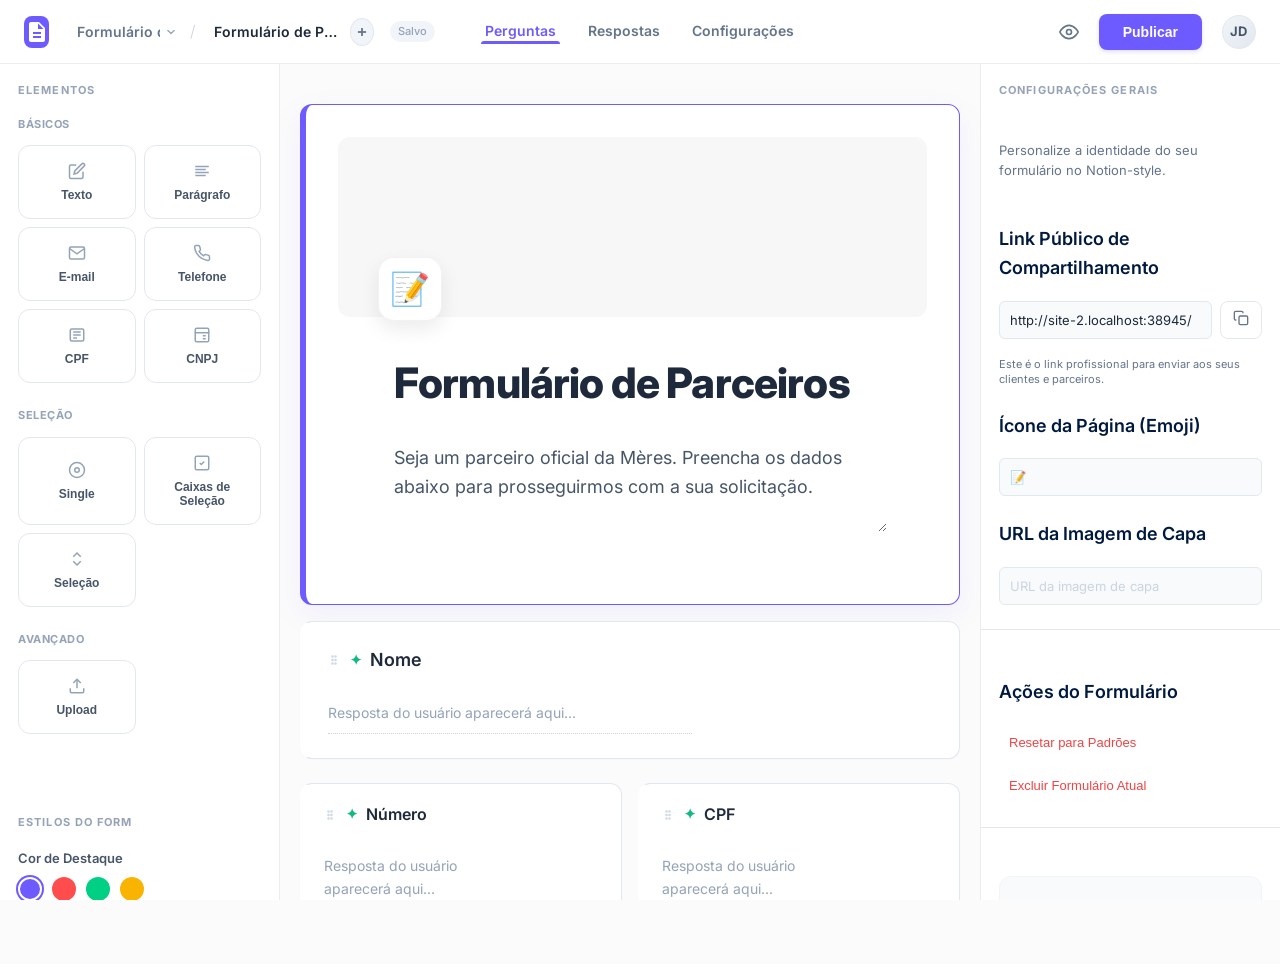
==== editor.html @ 2a2efa8e "Initial commit" ====
<!DOCTYPE html>
<html lang="pt-BR">
<head>
    <meta charset="UTF-8">
    <meta name="viewport" content="width=device-width, initial-scale=1.0">
    <title>Mères | Editor de Layout</title>
    <link rel="preconnect" href="https://fonts.googleapis.com">
    <link rel="preconnect" href="https://fonts.gstatic.com" crossorigin>
    <link href="https://fonts.googleapis.com/css2?family=Inter:wght@300;400;500;600;700&display=swap" rel="stylesheet">
    <link rel="stylesheet" href="style.css">
    <link rel="stylesheet" href="style.css">
</head>
<body class="editor-body">
    <header class="top-nav">
        <div class="nav-left">
            <div class="logo-box">
                <svg width="24" height="24" viewBox="0 0 24 24" fill="white"><path d="M14 2H6c-1.1 0-1.99.9-1.99 2L4 20c0 1.1.89 2 1.99 2H18c1.1 0 2-.9 2-2V8l-6-6zm2 16H8v-2h8v2zm0-4H8v-2h8v2zm-3-5V3.5L18.5 9H13z"/></svg>
            </div>
            <div class="nav-breadcrumb">
                <div class="breadcrumb-item select-wrapper">
                    <select id="formSelector" class="modern-selector-flat"></select>
                </div>
                <span class="breadcrumb-separator">/</span>
                <div class="breadcrumb-item title-wrapper">
                    <input type="text" id="topFormTitle" class="form-title-input" value="Formulário sem título">
                    <button class="nav-icon-btn mini" id="createNewFormBtnTop" title="Novo Formulário">
                        <svg width="14" height="14" viewBox="0 0 24 24" fill="none" stroke="currentColor" stroke-width="3"><line x1="12" y1="5" x2="12" y2="19"/><line x1="5" y1="12" x2="19" y2="12"/></svg>
                    </button>
                </div>
                <span class="save-status-flat">Salvo</span>
            </div>
        </div>
        <div class="nav-center">
            <div class="nav-tabs">
                <div class="nav-tab active" data-main-tab="questions">Perguntas</div>
                <div class="nav-tab" data-main-tab="responses">Respostas</div>
                <div class="nav-tab" data-main-tab="settings">Configurações</div>
            </div>
        </div>
        <div class="nav-right">
            <button class="nav-icon-btn" id="previewBtnTop" title="Visualizar">
                <svg width="20" height="20" viewBox="0 0 24 24" fill="none" stroke="currentColor" stroke-width="2"><path d="M1 12s4-8 11-8 11 8 11 8-4 8-11 8-11-8-11-8z"/><circle cx="12" cy="12" r="3"/></svg>
            </button>
            <button class="btn-publish" id="saveAllBtn">Publicar</button>
            <div class="user-avatar">JD</div>
        </div>
    </header>

    <main class="editor-layout">
        <!-- LEFT SIDEBAR: Elements & Styles -->
        <aside class="sidebar-left">            <div class="sidebar-section">
                <h4 class="section-title">ELEMENTOS</h4>
                
                <div class="element-category">
                    <span class="category-label">Básicos</span>
                    <div class="element-grid">
                        <button class="element-btn" data-type="text" title="Resposta Curta">
                            <svg width="18" height="18" viewBox="0 0 24 24" fill="none" stroke="currentColor" stroke-width="2"><path d="M11 4H4a2 2 0 0 0-2 2v14a2 2 0 0 0 2 2h14a2 2 0 0 0 2-2v-7"/><path d="M18.5 2.5a2.121 2.121 0 0 1 3 3L12 15l-4 1 1-4 9.5-9.5z"/></svg>
                            Texto
                        </button>
                        <button class="element-btn" data-type="paragraph" title="Parágrafo">
                            <svg width="18" height="18" viewBox="0 0 24 24" fill="none" stroke="currentColor" stroke-width="2"><line x1="17" y1="10" x2="3" y2="10"/><line x1="21" y1="6" x2="3" y2="6"/><line x1="21" y1="14" x2="3" y2="14"/><line x1="17" y1="18" x2="3" y2="18"/></svg>
                            Parágrafo
                        </button>
                        <button class="element-btn" data-type="email" title="E-mail">
                            <svg width="18" height="18" viewBox="0 0 24 24" fill="none" stroke="currentColor" stroke-width="2"><path d="M4 4h16c1.1 0 2 .9 2 2v12c0 1.1-.9 2-2 2H4c-1.1 0-2-.9-2-2V6c0-1.1.9-2 2-2z"/><polyline points="22,6 12,13 2,6"/></svg>
                            E-mail
                        </button>
                        <button class="element-btn" data-type="tel" title="Telefone">
                            <svg width="18" height="18" viewBox="0 0 24 24" fill="none" stroke="currentColor" stroke-width="2"><path d="M22 16.92v3a2 2 0 0 1-2.18 2 19.79 19.79 0 0 1-8.63-3.07 19.5 19.5 0 0 1-6-6 19.79 19.79 0 0 1-3.07-8.67A2 2 0 0 1 4.11 2h3a2 2 0 0 1 2 1.72 12.84 12.84 0 0 0 .7 2.81 2 2 0 0 1-.45 2.11L8.09 9.91a16 16 0 0 0 6 6l1.27-1.27a2 2 0 0 1 2.11-.45 12.84 12.84 0 0 0 2.81.7A2 2 0 0 1 22 16.92z"/></svg>
                            Telefone
                        </button>
                        <button class="element-btn" data-type="cpf" title="CPF">
                            <svg width="18" height="18" viewBox="0 0 24 24" fill="none" stroke="currentColor" stroke-width="2"><rect x="3" y="4" width="18" height="16" rx="2"/><line x1="7" y1="8" x2="17" y2="8"/><line x1="7" y1="12" x2="17" y2="12"/><line x1="7" y1="16" x2="12" y2="16"/></svg>
                            CPF
                        </button>
                        <button class="element-btn" data-type="cnpj" title="CNPJ">
                            <svg width="18" height="18" viewBox="0 0 24 24" fill="none" stroke="currentColor" stroke-width="2"><path d="M3 9h18v10a2 2 0 0 1-2 2H5a2 2 0 0 1-2-2V9Z"/><path d="M3 9V5a2 2 0 0 1 2-2h14a2 2 0 0 1 2 2v4"/><path d="M13 13h4"/><path d="M13 17h4"/></svg>
                            CNPJ
                        </button>
                    </div>
                </div>

                <div class="element-category">
                    <span class="category-label">Seleção</span>
                    <div class="element-grid">
                        <button class="element-btn" data-type="radio" title="Escolha Única">
                            <svg width="18" height="18" viewBox="0 0 24 24" fill="none" stroke="currentColor" stroke-width="2"><circle cx="12" cy="12" r="10"/><circle cx="12" cy="12" r="3"/></svg>
                            Single
                        </button>
                        <button class="element-btn" data-type="checkbox" title="Caixas de Seleção">
                            <svg width="18" height="18" viewBox="0 0 24 24" fill="none" stroke="currentColor" stroke-width="2"><rect x="3" y="3" width="18" height="18" rx="2" ry="2"/><path d="m9 12 2 2 4-4"/></svg>
                            Caixas de Seleção
                        </button>
                        <button class="element-btn" data-type="select" title="Seleção (Dropdown)">
                            <svg width="18" height="18" viewBox="0 0 24 24" fill="none" stroke="currentColor" stroke-width="2"><path d="M7 15l5 5 5-5"/><path d="M7 9l5-5 5 5"/></svg>
                            Seleção
                        </button>
                    </div>
                </div>

                <div class="element-category">
                    <span class="category-label">Avançado</span>
                    <div class="element-grid">
                        <button class="element-btn" data-type="file" title="Upload de Arquivo">
                            <svg width="18" height="18" viewBox="0 0 24 24" fill="none" stroke="currentColor" stroke-width="2"><path d="M21 15v4a2 2 0 0 1-2 2H5a2 2 0 0 1-2-2v-4"/><polyline points="17 8 12 3 7 8"/><line x1="12" y1="3" x2="12" y2="15"/></svg>
                            Upload
                        </button>
                    </div>
                </div>
            </div>


            <div class="sidebar-divider"></div>

            <div class="sidebar-section">
                <h4 class="section-title">ESTILOS DO FORM</h4>
                <div class="style-group">
                    <label>Cor de Destaque</label>
                    <div class="color-palette">
                        <div class="color-swatch active" style="background: #6D5BFF;" data-color="#6D5BFF"></div>
                        <div class="color-swatch" style="background: #FF4D4D;" data-color="#FF4D4D"></div>
                        <div class="color-swatch" style="background: #00D084;" data-color="#00D084"></div>
                        <div class="color-swatch" style="background: #F8B400;" data-color="#F8B400"></div>
                    </div>
                </div>

                <div class="style-group">
                    <label>Tipografia</label>
                    <select class="style-select" id="fontSelector">
                        <option value="'Inter', sans-serif">Inter (Moderna)</option>
                        <option value="'Roboto', sans-serif">Roboto</option>
                        <option value="'Outfit', sans-serif">Outfit</option>
                    </select>
                </div>
            </div>
        </aside>

        <!-- CENTER CANVAS -->
        <div class="editor-canvas" id="editorCanvas">
            <div class="canvas-center">
                
                <!-- Form Header Card -->
                <div class="form-card header-card active" id="formHeaderCard">
                    <div class="banner-preview" id="bannerPreview">
                        <button class="btn-change-cover" id="changeCoverBtn">
                            <svg width="14" height="14" viewBox="0 0 24 24" fill="none" stroke="currentColor" stroke-width="2"><rect x="3" y="3" width="18" height="18" rx="2" ry="2"/><circle cx="8.5" cy="8.5" r="1.5"/><polyline points="21 15 16 10 5 21"/></svg>
                            Mudar Capa
                        </button>
                    </div>
                    <div class="header-card-content">
                        <div class="page-icon-wrapper" id="formIcon">📝</div>
                        <div class="form-title-area">
                            <input type="text" id="formTitleInput" class="main-title-input" placeholder="Título do Formulário">
                            <textarea id="formSubtitleInput" class="main-subtitle-input" placeholder="Descrição (opcional)"></textarea>
                        </div>
                    </div>
                </div>

                <!-- Fields List -->
                <div id="fieldsContainer">
                    <!-- Questions card injected here -->
                </div>

                <!-- Responses View (Hidden by default) -->
                <div id="responsesView" class="hidden">
                    <div class="responses-summary">
                        <h2 id="responseCounter">0 respostas</h2>
                        <button class="btn-ghost" id="clearResponsesBtn">Limpar Tudo</button>
                    </div>
                    <div id="responsesList" class="responses-list">
                        <!-- Responses will be injected here -->
                    </div>
                </div>

                <!-- Settings View (Hidden by default) -->
                <div id="settingsView" class="hidden">
                    <div class="settings-header">
                        <h2>Configurações do Formulário</h2>
                    </div>
                    
                    <div class="settings-grid">
                        <div class="form-card settings-card">
                            <h3>Apresentação</h3>
                            <div class="settings-item">
                                <label>Mensagem de Confirmação</label>
                                <p class="settings-help">Exibida após o envio do formulário.</p>
                                <textarea id="successMessageInput" class="settings-textarea" placeholder="Ex: Sua resposta foi registrada."></textarea>
                            </div>
                        </div>

                        <div class="form-card settings-card">
                            <h3>Respostas</h3>
                            <div class="settings-item">
                                <div class="settings-row">
                                    <div class="settings-text">
                                        <label>Coletar endereços de e-mail</label>
                                        <p class="settings-help">Adiciona um campo de e-mail obrigatório.</p>
                                    </div>
                                    <div class="toggle-switch" id="collectEmailToggle"></div>
                                </div>
                            </div>
                            <div class="settings-item">
                                <div class="settings-row">
                                    <div class="settings-text">
                                        <label>Limitar a 1 resposta</label>
                                        <p class="settings-help">Requer que o usuário preencha apenas uma vez.</p>
                                    </div>
                                    <div class="toggle-switch" id="limitOneToggle"></div>
                                </div>
                            </div>
                        </div>

                        <div class="form-card settings-card">
                            <h3>Avançado</h3>
                            <div class="settings-item">
                                <label>Webhook URL (Opcional)</label>
                                <p class="settings-help">Envie os dados das respostas para outro serviço.</p>
                                <input type="text" id="webhookInput" class="style-select" placeholder="https://api.seuservico.com/webhook">
                            </div>
                        </div>
                    </div>
                </div>

                <div class="add-question-container">
                    <button class="btn-add-question" id="addFieldBtn">
                        <svg width="20" height="20" viewBox="0 0 24 24" fill="none" stroke="currentColor" stroke-width="2"><line x1="12" y1="5" x2="12" y2="19"/><line x1="5" y1="12" x2="19" y2="12"/></svg>
                        Adicionar Pergunta
                    </button>
                </div>

                <!-- Form Footer Preview -->
                <div class="form-card footer-preview-card">
                    <div class="info-box-preview">
                        <svg width="20" height="20" viewBox="0 0 24 24" fill="none" stroke="currentColor" stroke-width="2"><circle cx="12" cy="12" r="10"/><line x1="12" y1="16" x2="12" y2="12"/><line x1="12" y1="8" x2="12.01" y2="8"/></svg>
                        <textarea id="formInfoInput" class="info-preview-text" placeholder="Informações de rodapé..."></textarea>
                    </div>
                </div>


            </div>
        </div>

        <!-- RIGHT SIDEBAR: Question Settings -->
        <aside class="sidebar-right">
            <div id="settingsContainer">
                <div class="empty-settings">
                    <p>Selecione uma pergunta para editar suas propriedades</p>
                </div>
            </div>

            <div class="pro-tip-box">
                <h5 class="pro-tip-title">
                    <svg width="14" height="14" viewBox="0 0 24 24" fill="none" stroke="currentColor" stroke-width="2"><circle cx="12" cy="12" r="10"/><line x1="12" y1="16" x2="12" y2="12"/><line x1="12" y1="8" x2="12.01" y2="8"/></svg>
                    Dica Profissional
                </h5>
                <p>Use saltos lógicos para criar caminhos personalizados para seus respondentes com base nas respostas.</p>
                <a href="#" class="learn-more">Saiba Mais</a>
            </div>
        </aside>

        <!-- Preview Area (Hidden) -->
        <div class="preview-overlay hidden" id="previewOverlay">
            <div class="preview-header">
                <h3>Visualização em tempo real</h3>
                <button id="closePreviewBtn" class="btn-close-preview">
                    <svg width="18" height="18" viewBox="0 0 24 24" fill="none" stroke="currentColor" stroke-width="2"><line x1="18" y1="6" x2="6" y2="18"/><line x1="6" y1="6" x2="18" y2="18"/></svg>
                    Fechar Visualização
                </button>
            </div>
            <div class="preview-frame-container">
                <iframe id="previewFrame" src="index.html"></iframe>
            </div>
        </div>
    </main>

    <!-- Scripts -->
    <script src="config.js"></script>
    <script src="editor.js"></script>
</body>
</html>
---- style.css ----
:root {
    /* --- DESIGN TOKENS (Modify these for easy customization) --- */
    
    /* Colors */
    --primary-color: #6200B3;
    --primary-light: #8A2BE2;
    --primary-gradient: linear-gradient(135deg, var(--primary-color) 0%, var(--primary-light) 100%);
    --secondary-color: #001A3F;
    --bg-color: #F8F9FC;
    --card-bg: #FFFFFF;
    --info-bg: #F3E8FF;
    --info-text: #6200B3;
    
    /* Text */
    --text-main: #001A3F;
    --text-muted: #64748B;
    --text-placeholder: #CBD5E1;
    
    /* Borders & Spacing */
    --border-color: #E2E8F0;
    --border-radius-card: 16px;
    --border-radius-element: 8px;
    --card-padding: 40px;
    --field-spacing: 20px;
    
    /* Shadows & Effects */
    --shadow-soft: 0 10px 25px rgba(0, 0, 0, 0.05);
    --shadow-btn: 0 4px 12px rgba(98, 0, 179, 0.2);
    --shadow-btn-hover: 0 6px 15px rgba(98, 0, 179, 0.3);
    --transition-speed: 0.3s;
    --transition: all var(--transition-speed) ease;
}

/* Base Styles */
* {
    margin: 0;
    padding: 0;
    box-sizing: border-box;
}

body {
    font-family: 'Inter', sans-serif;
    background-color: var(--bg-color);
    color: var(--text-main);
    line-height: 1.6;
    display: flex;
    justify-content: center;
    align-items: center;
    min-height: 100vh;
    padding: 20px;
}

/* Editor Specific Body */
body.editor-body {
    display: block;
    height: 100vh;
    padding: 0;
    margin: 0;
    overflow: hidden;
    background-color: #fbfbfb;
}


.container {
    width: 100%;
    max-width: 650px;
    display: flex;
    flex-direction: column;
    align-items: center;
}

/* Logo */
.logo-container {
    margin-bottom: 24px;
}

.logo-text {
    font-size: 32px;
    font-weight: 700;
    color: var(--secondary-color);
    letter-spacing: -1px;
    font-family: 'Inter', sans-serif;
}

/* Card */
.card {
    background-color: var(--card-bg);
    border-radius: var(--border-radius-card);
    box-shadow: var(--shadow-soft);
    width: 100%;
    overflow: hidden;
    position: relative;
    border: 1px solid rgba(0, 0, 0, 0.03);
    animation: fadeIn 0.8s ease-out;
}

@keyframes fadeIn {
    from { opacity: 0; transform: translateY(20px); }
    to { opacity: 1; transform: translateY(0); }
}

/* .banner-preview style is already defined globally for the editor canvas, 
   we just need to ensure it applies to the card in index.html as well. */
.card .banner-preview {
    height: 140px; /* Shorter for the main form card */
    background: var(--primary-gradient);
    width: 100%;
    opacity: 0.9;
    border-radius: 0; /* Flat top for card header */
}

.card-content {
    padding: var(--card-padding);
}

@media (max-width: 600px) {
    .card-content {
        padding: 24px;
    }
}

/* Typography */
header {
    margin-bottom: 32px;
}

h1 {
    font-size: 28px;
    font-weight: 700;
    color: var(--secondary-color);
    margin-bottom: 12px;
}

.subtitle {
    font-size: 16px;
    color: var(--text-muted);
    font-weight: 400;
}

/* Form Styles */
.form-group {
    margin-bottom: var(--field-spacing);
}

.form-row {
    display: flex;
    gap: var(--field-spacing);
}

.form-row {
    display: flex;
    gap: 16px;
    margin-bottom: 24px;
    width: 100%;
}

.form-row .form-group {
    flex: 1;
    min-width: 0;
}

@media (max-width: 480px) {
    .form-row {
        flex-direction: column;
        gap: 0;
    }
}

label {
    display: flex;
    align-items: center;
    gap: 8px;
    font-size: 18px; /* Matched to .q-label-display */
    font-weight: 600;
    margin-bottom: 6px;
    color: var(--text-main);
}

.form-row label {
    font-size: 16px; /* Matched to .editor-row .q-label-display */
}

.label-bullet {
    color: #10B981;
    font-size: 13px;
    font-weight: 400;
}

.field-label-hint {
    font-size: 12px;
    color: var(--text-muted);
    font-weight: 400;
    margin-bottom: 8px;
    font-style: italic;
}

input, textarea, select {
    width: 100%;
    padding: 12px 16px;
    border: 1.5px solid var(--border-color);
    border-radius: var(--border-radius-element);
    font-size: 15px;
    font-family: inherit;
    color: var(--text-main);
    transition: var(--transition);
    background-color: #fff;
    appearance: none; /* Modern look for selects */
}

textarea {
    min-height: 100px;
    resize: vertical;
}

input:focus, textarea:focus, select:focus {
    outline: none;
    border-color: var(--primary-color);
    box-shadow: 0 0 0 3px rgba(98, 0, 179, 0.1);
}

input::placeholder {
    color: var(--text-placeholder);
}

/* Button */
.btn-submit {
    width: 100%;
    padding: 16px;
    background: var(--primary-gradient);
    color: white;
    border: none;
    border-radius: var(--border-radius-element);
    font-size: 16px;
    font-weight: 600;
    cursor: pointer;
    transition: var(--transition);
    margin-top: 10px;
    display: flex;
    justify-content: center;
    align-items: center;
    box-shadow: var(--shadow-btn);
}

.btn-submit:hover {
    transform: translateY(-2px);
    box-shadow: var(--shadow-btn-hover);
    opacity: 0.95;
}

.btn-submit:active {
    transform: translateY(0);
}

.btn-loader {
    width: 20px;
    height: 20px;
    border: 2px solid rgba(255, 255, 255, 0.3);
    border-radius: 50%;
    border-top-color: #fff;
    animation: spin 0.8s linear infinite;
}

@keyframes spin {
    to { transform: rotate(360deg); }
}

/* Info Box */
.info-box {
    margin-top: 24px;
    background-color: var(--info-bg);
    border-radius: 12px;
    padding: 16px;
    display: flex;
    align-items: flex-start;
    gap: 12px;
}

.info-icon {
    flex-shrink: 0;
    margin-top: 2px;
}

.info-box p {
    font-size: 14px;
    color: var(--info-text);
    font-weight: 500;
    line-height: 1.4;
}


/* Success Message */
.success-message {
    text-align: center;
    padding: 40px 0;
}

.success-icon {
    width: 64px;
    height: 64px;
    background-color: #10B981;
    color: white;
    border-radius: 50%;
    display: flex;
    justify-content: center;
    align-items: center;
    font-size: 32px;
    margin: 0 auto 20px;
}

.success-message h3 {
    font-size: 24px;
    color: var(--secondary-color);
    margin-bottom: 10px;
}

.success-message p {
    color: var(--text-muted);
}

/* Footer */
footer {
    margin-top: 32px;
    text-align: center;
}

footer p {
    font-size: 13px;
    color: #94A3B8;
}

/* WhatsApp Button */
.whatsapp-btn {
    position: fixed;
    bottom: 30px;
    right: 30px;
    width: 60px;
    height: 60px;
    background-color: #25D366;
    border-radius: 50%;
    display: flex;
    justify-content: center;
    align-items: center;
    box-shadow: 0 4px 15px rgba(0, 0, 0, 0.15);
    transition: var(--transition);
    z-index: 1000;
}

.whatsapp-btn:hover {
    transform: scale(1.1);
}

/* Options Group (Radio / Checkbox) */
.options-group {
    display: flex;
    flex-direction: column;
    gap: 12px;
    margin-top: 10px;
}

.option-item {
    display: flex;
    align-items: center;
    gap: 10px;
    cursor: pointer;
}

.option-item input[type="radio"],
.option-item input[type="checkbox"] {
    width: 20px;
    height: 20px;
    cursor: pointer;
    accent-color: var(--primary-color);
}

.opt-label {
    font-size: 15px;
    font-weight: 400;
    color: var(--text-main);
    cursor: pointer;
    margin-bottom: 0;
}

/* --- MODERN 3-COLUMN EDITOR LAYOUT --- */

.editor-layout {
    display: grid;
    grid-template-columns: 280px 1fr 300px;
    height: calc(100vh - 64px);
    margin-top: 64px; /* Offset for fixed header */
    overflow: hidden;
    background-color: #fbfbfb;
}

/* Sidebars */
.sidebar-left, .sidebar-right {
    background-color: #FFFFFF;
    border-right: 1px solid #EDEDED;
    display: flex;
    flex-direction: column;
    overflow-y: auto;
    padding: 18px; /* Reduced from 24px to prevent cut-off */
}

.sidebar-right {
    border-right: none;
    border-left: 1px solid #EDEDED;
}

.sidebar-section {
    margin-bottom: 32px;
}

.section-title {
    font-size: 11px;
    font-weight: 700;
    color: #94A3B8;
    letter-spacing: 0.1em;
    margin-bottom: 16px;
    text-transform: uppercase;
}

.element-category {
    margin-bottom: 24px;
}

.category-label {
    display: block;
    font-size: 11px;
    font-weight: 700;
    color: #94A3B8;
    text-transform: uppercase;
    letter-spacing: 0.05em;
    margin-bottom: 12px;
}

.element-grid {
    display: grid;
    grid-template-columns: 1fr 1fr;
    gap: 8px;
}

.element-btn {
    display: flex;
    flex-direction: column;
    align-items: center;
    justify-content: center;
    gap: 8px;
    padding: 16px 8px;
    background-color: #FFFFFF;
    border: 1px solid #E2E8F0;
    border-radius: 12px;
    color: #475569;
    font-size: 12px;
    font-weight: 600;
    cursor: pointer;
    transition: all 0.2s ease;
    text-align: center;
}

.element-btn:hover {
    background-color: #F8FAFC;
    border-color: #6D5BFF;
    color: #6D5BFF;
    transform: translateY(-2px);
    box-shadow: 0 4px 12px rgba(109, 91, 255, 0.1);
}

.element-btn svg {
    color: #94A3B8;
    transition: color 0.2s;
}

.element-btn:hover svg {
    color: #6D5BFF;
}

.sidebar-divider {
    height: 1px;
    background-color: #E2E8F0;
    margin: 0 -24px 24px -24px;
}

/* Styles Sidebar */
.style-group {
    margin-bottom: 20px;
}

.style-group label {
    display: block;
    font-size: 13px;
    font-weight: 600;
    color: #475569;
    margin-bottom: 8px;
}

.color-palette {
    display: flex;
    gap: 10px;
}

.color-swatch {
    width: 24px;
    height: 24px;
    border-radius: 50%;
    cursor: pointer;
    border: 2px solid transparent;
    transition: transform 0.2s;
}

.color-swatch:hover { transform: scale(1.1); }
.color-swatch.active { border-color: #FFFFFF; box-shadow: 0 0 0 2px #6D5BFF; }

.style-select {
    width: 100%;
    padding: 10px;
    border: 1px solid #E2E8F0;
    border-radius: 6px;
    font-size: 13px;
    color: #1E293B;
    background-color: #F8FAFC;
}

/* Canvas Area */
.editor-canvas {
    overflow-y: auto;
    padding: 40px 20px;
    display: flex;
    justify-content: center;
}

.canvas-center {
    width: 100%;
    max-width: 770px;
    display: flex;
    flex-direction: column;
    gap: 16px;
}

/* Modern Card UI */
.form-card {
    background: #FFFFFF;
    border-radius: 8px;
    border: 1px solid #E2E8F0;
    padding: 24px;
    position: relative;
    transition: box-shadow 0.3s ease;
}

.form-card.active {
    border-left: 6px solid #6D5BFF;
    box-shadow: 0 4px 20px rgba(0,0,0,0.08);
}

/* Notion-Inspired Header Card */
.header-card {
    padding: 0;
    overflow: visible; /* To allow the icon to overlap */
    border: none;
    box-shadow: none;
    background: transparent;
}

.header-card.active {
    border-left: none; /* No colorful border for header in Notion style */
    box-shadow: none;
}

.banner-preview {
    height: 180px;
    background-color: #f7f7f7;
    background-image: url('https://images.unsplash.com/photo-1454165833741-979f244a1e7d?q=80&w=2070&auto=format&fit=crop');
    background-size: cover;
    background-position: center;
    width: 100%;
    border-radius: 12px;
    position: relative; /* Base for button positioning */
    display: flex;
    justify-content: flex-end;
    align-items: flex-end;
    padding: 12px;
}

.btn-change-cover {
    background: rgba(255, 255, 255, 0.85);
    backdrop-filter: blur(4px);
    border: 1px solid #E2E8F0;
    padding: 6px 12px;
    border-radius: 6px;
    font-size: 12px;
    font-weight: 600;
    color: #475569;
    cursor: pointer;
    display: flex;
    align-items: center;
    gap: 6px;
    opacity: 0;
    transition: all 0.2s ease;
    box-shadow: 0 2px 4px rgba(0,0,0,0.05);
}

.banner-preview:hover .btn-change-cover {
    opacity: 1;
}

.btn-change-cover:hover {
    background-color: #FFFFFF;
    color: #1E293B;
    transform: translateY(-1px);
}

.header-card-content {
    padding: 0 40px 32px 40px;
    margin-top: -60px; /* Pull content up to overlap banner slightly */
    position: relative;
    z-index: 2;
}

/* Unified Page Icon Wrapper for Editor & Main Form */
.page-icon-wrapper {
    width: 64px;
    height: 64px;
    background-color: #FFFFFF;
    border-radius: 16px;
    display: flex;
    justify-content: center;
    align-items: center;
    font-size: 32px;
    box-shadow: 0 8px 20px rgba(0, 0, 0, 0.08);
    position: relative; /* Base for negative margin */
    margin-top: -32px; /* Overlap effect */
    margin-bottom: 24px;
    border: 1px solid rgba(0, 0, 0, 0.05);
}

.main-title-input {
    font-size: 42px;
    font-weight: 800;
    color: #1E293B;
    border: none;
    width: 100%;
    margin-bottom: 12px;
    outline: none;
    background: transparent;
    letter-spacing: -0.02em;
}

.main-subtitle-input {
    font-size: 18px;
    color: #475569;
    border: none;
    width: 100%;
    outline: none;
    background: transparent;
    line-height: 1.6;
}

/* Minimal Card Overhaul */
.form-card {
    background: #FFFFFF;
    border-radius: 12px;
    border: 1px solid #E2E8F0;
    padding: 32px;
    position: relative;
    transition: all 0.2s ease;
    box-shadow: 0 1px 3px rgba(0,0,0,0.02);
}

.form-card.active {
    border-color: #6D5BFF;
    border-left: 6px solid #6D5BFF;
    box-shadow: 0 10px 30px rgba(109, 91, 255, 0.08);
}

.question-card {
    background: #FFFFFF;
    border: 1.5px solid #E2E8F0;
    border-radius: 12px;
    padding: 24px;
    margin-bottom: 24px;
    cursor: pointer;
    position: relative;
    border-left: 4px solid transparent;
    transition: transform 0.2s ease, border-color 0.2s ease, box-shadow 0.2s ease, padding 0.2s ease;
}

.question-card:hover {
    border-color: #CBD5E1;
}

.question-card.active {
    border-color: #6D5BFF;
    background: #F8F9FF;
    border-left-color: #6D5BFF;
    box-shadow: 0 10px 30px rgba(109, 91, 255, 0.08);
}

.q-label-display {
    font-size: 18px;
    font-weight: 600;
    color: #1E293B;
    display: flex;
    align-items: center;
    gap: 8px;
}

.q-label-display::before {
    content: '✦';
    color: #10B981;
    font-size: 14px;
}

/* Add Question Btn */
.add-question-container {
    display: flex;
    justify-content: center;
    margin: 20px 0;
}

.btn-add-question {
    background: #FFFFFF;
    border: 1px solid #E2E8F0;
    padding: 10px 20px;
    border-radius: 20px;
    display: flex;
    align-items: center;
    gap: 8px;
    font-size: 14px;
    font-weight: 600;
    color: #475569;
    cursor: pointer;
    box-shadow: 0 2px 4px rgba(0,0,0,0.05);
    transition: all 0.2s;
}

.btn-add-question:hover {
    background: #F8FAFC;
    transform: translateY(-1px);
    box-shadow: 0 4px 8px rgba(0,0,0,0.1);
}

/* Footer Preview */
.footer-preview-card {
    border: none;
    background: none;
    padding: 0;
}

/* Callout / Info Box */
.info-box-preview {
    background-color: #FFFBEB; /* Soft Cream */
    border-radius: 12px;
    padding: 24px;
    display: flex;
    gap: 16px;
    color: #92400E;
    border-left: 4px solid #F59E0B;
}

.info-preview-text {
    background: none;
    border: none;
    width: 100%;
    font-size: 16px;
    color: #78350F;
    resize: none;
    outline: none;
    font-family: inherit;
    line-height: 1.6;
    font-weight: 500;
}

/* Right Sidebar Contextual Settings */
.settings-panel {
    display: flex;
    flex-direction: column;
    gap: 24px;
}

.settings-group {
    display: flex;
    flex-direction: column;
    gap: 12px;
}

.settings-row {
    display: flex;
    justify-content: space-between;
    align-items: center;
    font-size: 13px;
    color: #475569;
}

.toggle-switch {
    width: 36px;
    height: 20px;
    background-color: #CBD5E1;
    border-radius: 10px;
    position: relative;
    cursor: pointer;
    transition: background-color 0.2s;
}

.toggle-switch::after {
    content: '';
    position: absolute;
    top: 2px;
    left: 2px;
    width: 16px;
    height: 16px;
    background-color: white;
    border-radius: 50%;
    transition: left 0.2s;
}

.toggle-switch.active { background-color: #6D5BFF; }
.toggle-switch.active::after { left: 18px; }

/* Field Reordering Controls */
.reorder-controls {
    display: flex;
    gap: 4px;
    background: #F1F5F9;
    padding: 2px;
    border-radius: 6px;
}

.btn-reorder {
    background: transparent;
    border: none;
    color: #64748B;
    padding: 4px;
    border-radius: 4px;
    cursor: pointer;
    display: flex;
    align-items: center;
    justify-content: center;
    transition: all 0.2s;
}

.btn-reorder:hover:not(:disabled) {
    background: #FFFFFF;
    color: #6D5BFF;
    box-shadow: 0 2px 4px rgba(0,0,0,0.05);
}

.btn-reorder:disabled {
    opacity: 0.3;
    cursor: not-allowed;
}

.reorder-controls-mini {
    display: flex;
    gap: 2px;
}

.btn-reorder-mini {
    background: transparent;
    border: none;
    color: #94A3B8;
    padding: 2px;
    border-radius: 4px;
    cursor: pointer;
    display: flex;
    align-items: center;
    justify-content: center;
    transition: all 0.2s;
}

.btn-reorder-mini:hover:not(:disabled) {
    background: #F1F5F9;
    color: #6D5BFF;
}

.btn-reorder-mini:disabled {
    opacity: 0;
    pointer-events: none;
}

/* Layout Columns in Editor - Synced with .form-row */
.editor-row {
    display: flex;
    gap: 16px;
    margin-bottom: 24px;
    width: 100%;
}

.editor-row .question-card {
    margin-bottom: 0;
    flex: 1;
    min-width: 0;
    padding: 18px 20px; /* Condensed padding for columns to improve legibility */
}

.editor-row .q-label-display {
    font-size: 16px; /* Slightly smaller title when in column */
}

.drag-handle {
    cursor: grab;
    display: flex;
    align-items: center;
    justify-content: center;
}

.drag-handle:active {
    cursor: grabbing;
}

.btn-width-toggle {
    background: transparent;
    border: none;
    color: #94A3B8;
    padding: 2px;
    border-radius: 4px;
    cursor: pointer;
    display: flex;
    align-items: center;
    justify-content: center;
    transition: all 0.2s;
}

.btn-width-toggle:hover {
    background: #F1F5F9;
    color: #6D5BFF;
}

.btn-width-toggle svg rect {
    transition: all 0.2s;
}

/* Reorder Controls Visibility */
.question-card:hover .reorder-controls-mini {
    opacity: 1 !important;
}

.settings-textarea {
    width: 100%;
    padding: 12px;
    border: 1px solid #E2E8F0;
    border-radius: 6px;
    font-size: 13px;
    min-height: 100px;
    outline: none;
    resize: vertical;
}

/* Pro Tip Box */
.pro-tip-box {
    margin-top: auto;
    background: #F8FAFC;
    border-radius: 12px;
    padding: 20px;
    border: 1px solid #F1F5F9;
}

.pro-tip-title {
    display: flex;
    align-items: center;
    gap: 6px;
    font-size: 13px;
    font-weight: 700;
    color: #1E293B;
    margin-bottom: 8px;
}

.pro-tip-box p {
    font-size: 12px;
    color: #64748B;
    line-height: 1.6;
    margin-bottom: 12px;
}

.learn-more {
    font-size: 12px;
    font-weight: 600;
    color: #6D5BFF;
    text-decoration: none;
}

/* Modern Top Nav */
.top-nav {
    position: fixed;
    top: 0;
    left: 0;
    height: 64px;
    background: #FFFFFF;
    border-bottom: 1px solid #EDEDED;
    display: grid;
    grid-template-columns: 1fr 1fr 1fr; /* Equal columns for better balance */
    align-items: center;
    padding: 0 24px;
    z-index: 1100;
    width: 100%;
}
@media (max-width: 1200px) {
    .top-nav {
        grid-template-columns: 1.5fr 1fr 1fr;
    }
}

.logo-box {
    width: 32px;
    height: 32px;
    background-color: #6D5BFF;
    border-radius: 8px;
    display: flex;
    justify-content: center;
    align-items: center;
}

.nav-left {
    display: flex;
    align-items: center;
    gap: 16px;
}

.nav-breadcrumb {
    display: flex;
    align-items: center;
    gap: 8px;
    margin-left: 4px;
}

.breadcrumb-item {
    display: flex;
    align-items: center;
}

.breadcrumb-separator {
    color: #CBD5E1;
    font-size: 16px;
    font-weight: 300;
    margin: 0 2px;
}

.form-title-input {
    font-size: 14px;
    font-weight: 600;
    color: #1E293B;
    border: none;
    outline: none;
    background: none;
    padding: 4px 8px;
    border-radius: 4px;
    transition: background 0.2s;
    max-width: 200px;
    white-space: nowrap;
    overflow: hidden;
    text-overflow: ellipsis;
}

.form-title-input:hover, .form-title-input:focus {
    background-color: #F8FAFC;
}

.save-status-flat {
    font-size: 11px;
    color: #94A3B8;
    background: #F1F5F9;
    padding: 2px 8px;
    border-radius: 12px;
    margin-left: 8px;
    font-weight: 500;
}

.nav-center {
    display: flex;
    justify-content: center;
}

.nav-tabs {
    display: flex;
    gap: 24px;
    height: 100%;
}

.nav-tab {
    font-size: 14px;
    font-weight: 600;
    color: #64748B;
    cursor: pointer;
    display: flex;
    align-items: center;
    padding: 0 4px;
    position: relative;
    transition: color 0.2s;
    height: 100%;
}

.nav-tab:hover {
    color: #1E293B;
}

.nav-tab.active {
    color: #6D5BFF;
}

.nav-tab.active::after {
    content: '';
    position: absolute;
    bottom: -1px; /* Align with border-bottom of top-nav */
    left: 0;
    right: 0;
    height: 3px;
    background-color: #6D5BFF;
    border-radius: 3px 3px 0 0;
}

.nav-right {
    display: flex;
    align-items: center;
    justify-content: flex-end;
    gap: 12px;
}

.nav-icon-btn {
    width: 36px;
    height: 36px;
    display: flex;
    justify-content: center;
    align-items: center;
    border-radius: 50%;
    border: none;
    background: none;
    color: #64748B;
    cursor: pointer;
    transition: background 0.2s;
}

.nav-icon-btn:hover {
    background-color: #F8FAFC;
    color: #1E293B;
}

.btn-publish {
    background-color: #6D5BFF;
    color: white;
    border: none;
    padding: 10px 24px;
    border-radius: 8px;
    font-weight: 600;
    font-size: 14px;
    cursor: pointer;
    transition: all 0.2s;
    box-shadow: 0 2px 4px rgba(109, 91, 255, 0.2);
}

.btn-publish:hover {
    background-color: #5A4ADF;
    box-shadow: 0 4px 8px rgba(109, 91, 255, 0.3);
    transform: translateY(-1px);
}

.user-avatar {
    width: 34px;
    height: 34px;
    background-color: #F1F5F9;
    background-image: linear-gradient(135deg, #F1F5F9 0%, #E2E8F0 100%);
    border-radius: 50%;
    display: flex;
    justify-content: center;
    align-items: center;
    font-size: 13px;
    font-weight: 700;
    color: #475569;
    margin-left: 8px;
    border: 1px solid #E2E8F0;
}

.modern-selector-flat {
    border: none;
    background: transparent;
    font-size: 14px;
    font-weight: 600;
    color: #64748B;
    cursor: pointer;
    padding: 4px 20px 4px 8px;
    border-radius: 4px;
    outline: none;
    transition: all 0.2s;
    appearance: none;
    background-image: url("data:image/svg+xml,%3Csvg xmlns='http://www.w3.org/2000/svg' fill='none' viewBox='0 0 24 24' stroke='%2394A3B8' stroke-width='3'%3E%3Cpath stroke-linecap='round' stroke-linejoin='round' d='M19.5 8.25l-7.5 7.5-7.5-7.5' /%3E%3C/svg%3E");
    background-repeat: no-repeat;
    background-position: right 4px center;
    background-size: 10px;
    max-width: 150px;
}

.modern-selector-flat:hover {
    background-color: #F8FAFC;
    color: #1E293B;
}

.form-switcher-group {
    display: flex;
    align-items: center;
    gap: 6px;
}

.nav-icon-btn.mini {
    width: 28px;
    height: 28px;
    background: #F1F5F9;
    border: 1px solid #E2E8F0;
    color: #64748B;
}

.nav-icon-btn.mini:hover {
    background: #6D5BFF;
    color: white;
    border-color: #6D5BFF;
}

.btn-new-form {
    background-color: #6D5BFF;
    color: white;
    border: none;
    padding: 8px 16px;
    border-radius: 8px;
    font-size: 13px;
    font-weight: 600;
    cursor: pointer;
    display: flex;
    align-items: center;
    gap: 6px;
    transition: all 0.2s;
}

.btn-new-form:hover {
    background-color: #5A4ADF;
    transform: translateY(-1px);
}

/* Responses View Styles */
#responsesView {
    padding-bottom: 60px;
    animation: fadeIn 0.3s ease-out;
}

.responses-summary {
    display: flex;
    justify-content: space-between;
    align-items: center;
    margin-bottom: 32px;
    padding-bottom: 16px;
    border-bottom: 1px solid #EDEDED;
}

.responses-summary h2 {
    font-size: 24px;
    font-weight: 700;
    color: #1E293B;
}

.responses-list {
    display: flex;
    flex-direction: column;
    gap: 16px;
}

.response-card {
    background: #FFFFFF;
    border: 1px solid #E2E8F0;
    border-radius: 12px;
    padding: 24px;
    transition: box-shadow 0.2s;
}

.response-card:hover {
    box-shadow: 0 4px 12px rgba(0,0,0,0.05);
}

.response-card-header {
    display: flex;
    justify-content: space-between;
    margin-bottom: 16px;
    font-size: 12px;
    font-weight: 600;
    color: #94A3B8;
    text-transform: uppercase;
    letter-spacing: 0.05em;
}

.response-card-body {
    display: grid;
    grid-template-columns: repeat(auto-fill, minmax(200px, 1fr));
    gap: 20px;
}

.response-field {
    display: flex;
    flex-direction: column;
    gap: 4px;
}

.resp-label {
    font-size: 12px;
    font-weight: 700;
    color: #64748B;
}

.resp-value {
    font-size: 14px;
    color: #1E293B;
    word-break: break-word;
}

.empty-state {
    text-align: center;
    padding: 60px 20px;
    color: #94A3B8;
    background: #F8FAFC;
    border-radius: 12px;
    border: 2px dashed #E2E8F0;
}

/* Settings View Styles */
#settingsView {
    padding-bottom: 60px;
    animation: fadeIn 0.3s ease-out;
}

.settings-header {
    margin-bottom: 32px;
    padding-bottom: 16px;
    border-bottom: 1px solid #EDEDED;
}

.settings-header h2 {
    font-size: 24px;
    font-weight: 700;
    color: #1E293B;
}

.settings-grid {
    display: flex;
    flex-direction: column;
    gap: 24px;
}

.settings-card {
    padding: 32px;
}

.settings-card h3 {
    font-size: 16px;
    font-weight: 700;
    color: #1E293B;
    margin-bottom: 24px;
    text-transform: uppercase;
    letter-spacing: 0.05em;
}

.settings-item {
    margin-bottom: 24px;
}

.settings-item:last-child {
    margin-bottom: 0;
}

.settings-item label {
    font-size: 14px;
    font-weight: 600;
    color: #334155;
    margin-bottom: 4px;
}

.settings-help {
    font-size: 12px;
    color: #64748B;
    margin-bottom: 12px;
}

.settings-text {
    display: flex;
    flex-direction: column;
}

.settings-card .settings-textarea {
    min-height: 80px;
    background-color: #F8FAFC;
    border: 1px solid #E2E8F0;
}

/* Sidebar Specific Controls */
.sidebar-control-group {
    margin-bottom: 20px;
}

.sidebar-control-group label {
    display: block;
    font-size: 12px;
    font-weight: 600;
    color: #64748B;
    margin-bottom: 8px;
    text-transform: uppercase;
    letter-spacing: 0.02em;
}

/* Utils */
.hidden { display: none !important; }
.text-danger { color: #EF4444 !important; }
.text-primary { color: #6D5BFF !important; }
.btn-ghost {
    background: none;
    border: none;
    padding: 8px 16px;
    font-size: 13px;
    font-weight: 500;
    color: #64748B;
    cursor: pointer;
    border-radius: 6px;
}
.btn-ghost:hover { background-color: #F1F5F9; }

/* Custom Scrollbar for a premium look */
::-webkit-scrollbar {
    width: 8px;
    height: 8px;
}

::-webkit-scrollbar-track {
    background: #fbfbfb;
}

::-webkit-scrollbar-thumb {
    background: #E2E8F0;
    border-radius: 10px;
}

::-webkit-scrollbar-thumb:hover {
    background: #CBD5E1;
}

/* Preview Overlay Styles */
.preview-overlay {
    position: fixed;
    top: 0;
    left: 0;
    right: 0;
    bottom: 0;
    background: rgba(0,0,0,0.7);
    z-index: 2000;
    display: flex;
    flex-direction: column;
}

.preview-header {
    background: #1A1A1A;
    color: white;
    padding: 12px 32px;
    display: flex;
    justify-content: space-between;
    align-items: center;
    border-bottom: 1px solid rgba(255,255,255,0.1);
}

.btn-close-preview {
    background: #6D5BFF;
    color: white;
    border: none;
    padding: 8px 16px;
    border-radius: 8px;
    font-size: 13px;
    font-weight: 600;
    cursor: pointer;
    display: flex;
    align-items: center;
    gap: 8px;
    transition: all 0.2s;
    box-shadow: 0 4px 12px rgba(109, 91, 255, 0.3);
}

.btn-close-preview:hover {
    background-color: #5A4ADF;
    transform: translateY(-1px);
    box-shadow: 0 6px 15px rgba(109, 91, 255, 0.4);
}

.btn-close-preview svg {
    transition: transform 0.2s;
}

.btn-close-preview:hover svg {
    transform: rotate(90deg);
}

.preview-frame-container {
    flex: 1;
    padding: 20px;
    display: flex;
    justify-content: center;
    background-color: rgba(255, 255, 255, 0.05);
}

iframe#previewFrame {
    width: 100%;
    max-width: 900px;
    height: 100%;
    background: white;
    border: none;
    border-radius: 8px;
    box-shadow: 0 10px 40px rgba(0,0,0,0.5);
}
---- style.css ----
:root {
    /* --- DESIGN TOKENS (Modify these for easy customization) --- */
    
    /* Colors */
    --primary-color: #6200B3;
    --primary-light: #8A2BE2;
    --primary-gradient: linear-gradient(135deg, var(--primary-color) 0%, var(--primary-light) 100%);
    --secondary-color: #001A3F;
    --bg-color: #F8F9FC;
    --card-bg: #FFFFFF;
    --info-bg: #F3E8FF;
    --info-text: #6200B3;
    
    /* Text */
    --text-main: #001A3F;
    --text-muted: #64748B;
    --text-placeholder: #CBD5E1;
    
    /* Borders & Spacing */
    --border-color: #E2E8F0;
    --border-radius-card: 16px;
    --border-radius-element: 8px;
    --card-padding: 40px;
    --field-spacing: 20px;
    
    /* Shadows & Effects */
    --shadow-soft: 0 10px 25px rgba(0, 0, 0, 0.05);
    --shadow-btn: 0 4px 12px rgba(98, 0, 179, 0.2);
    --shadow-btn-hover: 0 6px 15px rgba(98, 0, 179, 0.3);
    --transition-speed: 0.3s;
    --transition: all var(--transition-speed) ease;
}

/* Base Styles */
* {
    margin: 0;
    padding: 0;
    box-sizing: border-box;
}

body {
    font-family: 'Inter', sans-serif;
    background-color: var(--bg-color);
    color: var(--text-main);
    line-height: 1.6;
    display: flex;
    justify-content: center;
    align-items: center;
    min-height: 100vh;
    padding: 20px;
}

/* Editor Specific Body */
body.editor-body {
    display: block;
    height: 100vh;
    padding: 0;
    margin: 0;
    overflow: hidden;
    background-color: #fbfbfb;
}


.container {
    width: 100%;
    max-width: 650px;
    display: flex;
    flex-direction: column;
    align-items: center;
}

/* Logo */
.logo-container {
    margin-bottom: 24px;
}

.logo-text {
    font-size: 32px;
    font-weight: 700;
    color: var(--secondary-color);
    letter-spacing: -1px;
    font-family: 'Inter', sans-serif;
}

/* Card */
.card {
    background-color: var(--card-bg);
    border-radius: var(--border-radius-card);
    box-shadow: var(--shadow-soft);
    width: 100%;
    overflow: hidden;
    position: relative;
    border: 1px solid rgba(0, 0, 0, 0.03);
    animation: fadeIn 0.8s ease-out;
}

@keyframes fadeIn {
    from { opacity: 0; transform: translateY(20px); }
    to { opacity: 1; transform: translateY(0); }
}

/* .banner-preview style is already defined globally for the editor canvas, 
   we just need to ensure it applies to the card in index.html as well. */
.card .banner-preview {
    height: 140px; /* Shorter for the main form card */
    background: var(--primary-gradient);
    width: 100%;
    opacity: 0.9;
    border-radius: 0; /* Flat top for card header */
}

.card-content {
    padding: var(--card-padding);
}

@media (max-width: 600px) {
    .card-content {
        padding: 24px;
    }
}

/* Typography */
header {
    margin-bottom: 32px;
}

h1 {
    font-size: 28px;
    font-weight: 700;
    color: var(--secondary-color);
    margin-bottom: 12px;
}

.subtitle {
    font-size: 16px;
    color: var(--text-muted);
    font-weight: 400;
}

/* Form Styles */
.form-group {
    margin-bottom: var(--field-spacing);
}

.form-row {
    display: flex;
    gap: var(--field-spacing);
}

.form-row {
    display: flex;
    gap: 16px;
    margin-bottom: 24px;
    width: 100%;
}

.form-row .form-group {
    flex: 1;
    min-width: 0;
}

@media (max-width: 480px) {
    .form-row {
        flex-direction: column;
        gap: 0;
    }
}

label {
    display: flex;
    align-items: center;
    gap: 8px;
    font-size: 18px; /* Matched to .q-label-display */
    font-weight: 600;
    margin-bottom: 6px;
    color: var(--text-main);
}

.form-row label {
    font-size: 16px; /* Matched to .editor-row .q-label-display */
}

.label-bullet {
    color: #10B981;
    font-size: 13px;
    font-weight: 400;
}

.field-label-hint {
    font-size: 12px;
    color: var(--text-muted);
    font-weight: 400;
    margin-bottom: 8px;
    font-style: italic;
}

input, textarea, select {
    width: 100%;
    padding: 12px 16px;
    border: 1.5px solid var(--border-color);
    border-radius: var(--border-radius-element);
    font-size: 15px;
    font-family: inherit;
    color: var(--text-main);
    transition: var(--transition);
    background-color: #fff;
    appearance: none; /* Modern look for selects */
}

textarea {
    min-height: 100px;
    resize: vertical;
}

input:focus, textarea:focus, select:focus {
    outline: none;
    border-color: var(--primary-color);
    box-shadow: 0 0 0 3px rgba(98, 0, 179, 0.1);
}

input::placeholder {
    color: var(--text-placeholder);
}

/* Button */
.btn-submit {
    width: 100%;
    padding: 16px;
    background: var(--primary-gradient);
    color: white;
    border: none;
    border-radius: var(--border-radius-element);
    font-size: 16px;
    font-weight: 600;
    cursor: pointer;
    transition: var(--transition);
    margin-top: 10px;
    display: flex;
    justify-content: center;
    align-items: center;
    box-shadow: var(--shadow-btn);
}

.btn-submit:hover {
    transform: translateY(-2px);
    box-shadow: var(--shadow-btn-hover);
    opacity: 0.95;
}

.btn-submit:active {
    transform: translateY(0);
}

.btn-loader {
    width: 20px;
    height: 20px;
    border: 2px solid rgba(255, 255, 255, 0.3);
    border-radius: 50%;
    border-top-color: #fff;
    animation: spin 0.8s linear infinite;
}

@keyframes spin {
    to { transform: rotate(360deg); }
}

/* Info Box */
.info-box {
    margin-top: 24px;
    background-color: var(--info-bg);
    border-radius: 12px;
    padding: 16px;
    display: flex;
    align-items: flex-start;
    gap: 12px;
}

.info-icon {
    flex-shrink: 0;
    margin-top: 2px;
}

.info-box p {
    font-size: 14px;
    color: var(--info-text);
    font-weight: 500;
    line-height: 1.4;
}


/* Success Message */
.success-message {
    text-align: center;
    padding: 40px 0;
}

.success-icon {
    width: 64px;
    height: 64px;
    background-color: #10B981;
    color: white;
    border-radius: 50%;
    display: flex;
    justify-content: center;
    align-items: center;
    font-size: 32px;
    margin: 0 auto 20px;
}

.success-message h3 {
    font-size: 24px;
    color: var(--secondary-color);
    margin-bottom: 10px;
}

.success-message p {
    color: var(--text-muted);
}

/* Footer */
footer {
    margin-top: 32px;
    text-align: center;
}

footer p {
    font-size: 13px;
    color: #94A3B8;
}

/* WhatsApp Button */
.whatsapp-btn {
    position: fixed;
    bottom: 30px;
    right: 30px;
    width: 60px;
    height: 60px;
    background-color: #25D366;
    border-radius: 50%;
    display: flex;
    justify-content: center;
    align-items: center;
    box-shadow: 0 4px 15px rgba(0, 0, 0, 0.15);
    transition: var(--transition);
    z-index: 1000;
}

.whatsapp-btn:hover {
    transform: scale(1.1);
}

/* Options Group (Radio / Checkbox) */
.options-group {
    display: flex;
    flex-direction: column;
    gap: 12px;
    margin-top: 10px;
}

.option-item {
    display: flex;
    align-items: center;
    gap: 10px;
    cursor: pointer;
}

.option-item input[type="radio"],
.option-item input[type="checkbox"] {
    width: 20px;
    height: 20px;
    cursor: pointer;
    accent-color: var(--primary-color);
}

.opt-label {
    font-size: 15px;
    font-weight: 400;
    color: var(--text-main);
    cursor: pointer;
    margin-bottom: 0;
}

/* --- MODERN 3-COLUMN EDITOR LAYOUT --- */

.editor-layout {
    display: grid;
    grid-template-columns: 280px 1fr 300px;
    height: calc(100vh - 64px);
    margin-top: 64px; /* Offset for fixed header */
    overflow: hidden;
    background-color: #fbfbfb;
}

/* Sidebars */
.sidebar-left, .sidebar-right {
    background-color: #FFFFFF;
    border-right: 1px solid #EDEDED;
    display: flex;
    flex-direction: column;
    overflow-y: auto;
    padding: 18px; /* Reduced from 24px to prevent cut-off */
}

.sidebar-right {
    border-right: none;
    border-left: 1px solid #EDEDED;
}

.sidebar-section {
    margin-bottom: 32px;
}

.section-title {
    font-size: 11px;
    font-weight: 700;
    color: #94A3B8;
    letter-spacing: 0.1em;
    margin-bottom: 16px;
    text-transform: uppercase;
}

.element-category {
    margin-bottom: 24px;
}

.category-label {
    display: block;
    font-size: 11px;
    font-weight: 700;
    color: #94A3B8;
    text-transform: uppercase;
    letter-spacing: 0.05em;
    margin-bottom: 12px;
}

.element-grid {
    display: grid;
    grid-template-columns: 1fr 1fr;
    gap: 8px;
}

.element-btn {
    display: flex;
    flex-direction: column;
    align-items: center;
    justify-content: center;
    gap: 8px;
    padding: 16px 8px;
    background-color: #FFFFFF;
    border: 1px solid #E2E8F0;
    border-radius: 12px;
    color: #475569;
    font-size: 12px;
    font-weight: 600;
    cursor: pointer;
    transition: all 0.2s ease;
    text-align: center;
}

.element-btn:hover {
    background-color: #F8FAFC;
    border-color: #6D5BFF;
    color: #6D5BFF;
    transform: translateY(-2px);
    box-shadow: 0 4px 12px rgba(109, 91, 255, 0.1);
}

.element-btn svg {
    color: #94A3B8;
    transition: color 0.2s;
}

.element-btn:hover svg {
    color: #6D5BFF;
}

.sidebar-divider {
    height: 1px;
    background-color: #E2E8F0;
    margin: 0 -24px 24px -24px;
}

/* Styles Sidebar */
.style-group {
    margin-bottom: 20px;
}

.style-group label {
    display: block;
    font-size: 13px;
    font-weight: 600;
    color: #475569;
    margin-bottom: 8px;
}

.color-palette {
    display: flex;
    gap: 10px;
}

.color-swatch {
    width: 24px;
    height: 24px;
    border-radius: 50%;
    cursor: pointer;
    border: 2px solid transparent;
    transition: transform 0.2s;
}

.color-swatch:hover { transform: scale(1.1); }
.color-swatch.active { border-color: #FFFFFF; box-shadow: 0 0 0 2px #6D5BFF; }

.style-select {
    width: 100%;
    padding: 10px;
    border: 1px solid #E2E8F0;
    border-radius: 6px;
    font-size: 13px;
    color: #1E293B;
    background-color: #F8FAFC;
}

/* Canvas Area */
.editor-canvas {
    overflow-y: auto;
    padding: 40px 20px;
    display: flex;
    justify-content: center;
}

.canvas-center {
    width: 100%;
    max-width: 770px;
    display: flex;
    flex-direction: column;
    gap: 16px;
}

/* Modern Card UI */
.form-card {
    background: #FFFFFF;
    border-radius: 8px;
    border: 1px solid #E2E8F0;
    padding: 24px;
    position: relative;
    transition: box-shadow 0.3s ease;
}

.form-card.active {
    border-left: 6px solid #6D5BFF;
    box-shadow: 0 4px 20px rgba(0,0,0,0.08);
}

/* Notion-Inspired Header Card */
.header-card {
    padding: 0;
    overflow: visible; /* To allow the icon to overlap */
    border: none;
    box-shadow: none;
    background: transparent;
}

.header-card.active {
    border-left: none; /* No colorful border for header in Notion style */
    box-shadow: none;
}

.banner-preview {
    height: 180px;
    background-color: #f7f7f7;
    background-image: url('https://images.unsplash.com/photo-1454165833741-979f244a1e7d?q=80&w=2070&auto=format&fit=crop');
    background-size: cover;
    background-position: center;
    width: 100%;
    border-radius: 12px;
    position: relative; /* Base for button positioning */
    display: flex;
    justify-content: flex-end;
    align-items: flex-end;
    padding: 12px;
}

.btn-change-cover {
    background: rgba(255, 255, 255, 0.85);
    backdrop-filter: blur(4px);
    border: 1px solid #E2E8F0;
    padding: 6px 12px;
    border-radius: 6px;
    font-size: 12px;
    font-weight: 600;
    color: #475569;
    cursor: pointer;
    display: flex;
    align-items: center;
    gap: 6px;
    opacity: 0;
    transition: all 0.2s ease;
    box-shadow: 0 2px 4px rgba(0,0,0,0.05);
}

.banner-preview:hover .btn-change-cover {
    opacity: 1;
}

.btn-change-cover:hover {
    background-color: #FFFFFF;
    color: #1E293B;
    transform: translateY(-1px);
}

.header-card-content {
    padding: 0 40px 32px 40px;
    margin-top: -60px; /* Pull content up to overlap banner slightly */
    position: relative;
    z-index: 2;
}

/* Unified Page Icon Wrapper for Editor & Main Form */
.page-icon-wrapper {
    width: 64px;
    height: 64px;
    background-color: #FFFFFF;
    border-radius: 16px;
    display: flex;
    justify-content: center;
    align-items: center;
    font-size: 32px;
    box-shadow: 0 8px 20px rgba(0, 0, 0, 0.08);
    position: relative; /* Base for negative margin */
    margin-top: -32px; /* Overlap effect */
    margin-bottom: 24px;
    border: 1px solid rgba(0, 0, 0, 0.05);
}

.main-title-input {
    font-size: 42px;
    font-weight: 800;
    color: #1E293B;
    border: none;
    width: 100%;
    margin-bottom: 12px;
    outline: none;
    background: transparent;
    letter-spacing: -0.02em;
}

.main-subtitle-input {
    font-size: 18px;
    color: #475569;
    border: none;
    width: 100%;
    outline: none;
    background: transparent;
    line-height: 1.6;
}

/* Minimal Card Overhaul */
.form-card {
    background: #FFFFFF;
    border-radius: 12px;
    border: 1px solid #E2E8F0;
    padding: 32px;
    position: relative;
    transition: all 0.2s ease;
    box-shadow: 0 1px 3px rgba(0,0,0,0.02);
}

.form-card.active {
    border-color: #6D5BFF;
    border-left: 6px solid #6D5BFF;
    box-shadow: 0 10px 30px rgba(109, 91, 255, 0.08);
}

.question-card {
    background: #FFFFFF;
    border: 1.5px solid #E2E8F0;
    border-radius: 12px;
    padding: 24px;
    margin-bottom: 24px;
    cursor: pointer;
    position: relative;
    border-left: 4px solid transparent;
    transition: transform 0.2s ease, border-color 0.2s ease, box-shadow 0.2s ease, padding 0.2s ease;
}

.question-card:hover {
    border-color: #CBD5E1;
}

.question-card.active {
    border-color: #6D5BFF;
    background: #F8F9FF;
    border-left-color: #6D5BFF;
    box-shadow: 0 10px 30px rgba(109, 91, 255, 0.08);
}

.q-label-display {
    font-size: 18px;
    font-weight: 600;
    color: #1E293B;
    display: flex;
    align-items: center;
    gap: 8px;
}

.q-label-display::before {
    content: '✦';
    color: #10B981;
    font-size: 14px;
}

/* Add Question Btn */
.add-question-container {
    display: flex;
    justify-content: center;
    margin: 20px 0;
}

.btn-add-question {
    background: #FFFFFF;
    border: 1px solid #E2E8F0;
    padding: 10px 20px;
    border-radius: 20px;
    display: flex;
    align-items: center;
    gap: 8px;
    font-size: 14px;
    font-weight: 600;
    color: #475569;
    cursor: pointer;
    box-shadow: 0 2px 4px rgba(0,0,0,0.05);
    transition: all 0.2s;
}

.btn-add-question:hover {
    background: #F8FAFC;
    transform: translateY(-1px);
    box-shadow: 0 4px 8px rgba(0,0,0,0.1);
}

/* Footer Preview */
.footer-preview-card {
    border: none;
    background: none;
    padding: 0;
}

/* Callout / Info Box */
.info-box-preview {
    background-color: #FFFBEB; /* Soft Cream */
    border-radius: 12px;
    padding: 24px;
    display: flex;
    gap: 16px;
    color: #92400E;
    border-left: 4px solid #F59E0B;
}

.info-preview-text {
    background: none;
    border: none;
    width: 100%;
    font-size: 16px;
    color: #78350F;
    resize: none;
    outline: none;
    font-family: inherit;
    line-height: 1.6;
    font-weight: 500;
}

/* Right Sidebar Contextual Settings */
.settings-panel {
    display: flex;
    flex-direction: column;
    gap: 24px;
}

.settings-group {
    display: flex;
    flex-direction: column;
    gap: 12px;
}

.settings-row {
    display: flex;
    justify-content: space-between;
    align-items: center;
    font-size: 13px;
    color: #475569;
}

.toggle-switch {
    width: 36px;
    height: 20px;
    background-color: #CBD5E1;
    border-radius: 10px;
    position: relative;
    cursor: pointer;
    transition: background-color 0.2s;
}

.toggle-switch::after {
    content: '';
    position: absolute;
    top: 2px;
    left: 2px;
    width: 16px;
    height: 16px;
    background-color: white;
    border-radius: 50%;
    transition: left 0.2s;
}

.toggle-switch.active { background-color: #6D5BFF; }
.toggle-switch.active::after { left: 18px; }

/* Field Reordering Controls */
.reorder-controls {
    display: flex;
    gap: 4px;
    background: #F1F5F9;
    padding: 2px;
    border-radius: 6px;
}

.btn-reorder {
    background: transparent;
    border: none;
    color: #64748B;
    padding: 4px;
    border-radius: 4px;
    cursor: pointer;
    display: flex;
    align-items: center;
    justify-content: center;
    transition: all 0.2s;
}

.btn-reorder:hover:not(:disabled) {
    background: #FFFFFF;
    color: #6D5BFF;
    box-shadow: 0 2px 4px rgba(0,0,0,0.05);
}

.btn-reorder:disabled {
    opacity: 0.3;
    cursor: not-allowed;
}

.reorder-controls-mini {
    display: flex;
    gap: 2px;
}

.btn-reorder-mini {
    background: transparent;
    border: none;
    color: #94A3B8;
    padding: 2px;
    border-radius: 4px;
    cursor: pointer;
    display: flex;
    align-items: center;
    justify-content: center;
    transition: all 0.2s;
}

.btn-reorder-mini:hover:not(:disabled) {
    background: #F1F5F9;
    color: #6D5BFF;
}

.btn-reorder-mini:disabled {
    opacity: 0;
    pointer-events: none;
}

/* Layout Columns in Editor - Synced with .form-row */
.editor-row {
    display: flex;
    gap: 16px;
    margin-bottom: 24px;
    width: 100%;
}

.editor-row .question-card {
    margin-bottom: 0;
    flex: 1;
    min-width: 0;
    padding: 18px 20px; /* Condensed padding for columns to improve legibility */
}

.editor-row .q-label-display {
    font-size: 16px; /* Slightly smaller title when in column */
}

.drag-handle {
    cursor: grab;
    display: flex;
    align-items: center;
    justify-content: center;
}

.drag-handle:active {
    cursor: grabbing;
}

.btn-width-toggle {
    background: transparent;
    border: none;
    color: #94A3B8;
    padding: 2px;
    border-radius: 4px;
    cursor: pointer;
    display: flex;
    align-items: center;
    justify-content: center;
    transition: all 0.2s;
}

.btn-width-toggle:hover {
    background: #F1F5F9;
    color: #6D5BFF;
}

.btn-width-toggle svg rect {
    transition: all 0.2s;
}

/* Reorder Controls Visibility */
.question-card:hover .reorder-controls-mini {
    opacity: 1 !important;
}

.settings-textarea {
    width: 100%;
    padding: 12px;
    border: 1px solid #E2E8F0;
    border-radius: 6px;
    font-size: 13px;
    min-height: 100px;
    outline: none;
    resize: vertical;
}

/* Pro Tip Box */
.pro-tip-box {
    margin-top: auto;
    background: #F8FAFC;
    border-radius: 12px;
    padding: 20px;
    border: 1px solid #F1F5F9;
}

.pro-tip-title {
    display: flex;
    align-items: center;
    gap: 6px;
    font-size: 13px;
    font-weight: 700;
    color: #1E293B;
    margin-bottom: 8px;
}

.pro-tip-box p {
    font-size: 12px;
    color: #64748B;
    line-height: 1.6;
    margin-bottom: 12px;
}

.learn-more {
    font-size: 12px;
    font-weight: 600;
    color: #6D5BFF;
    text-decoration: none;
}

/* Modern Top Nav */
.top-nav {
    position: fixed;
    top: 0;
    left: 0;
    height: 64px;
    background: #FFFFFF;
    border-bottom: 1px solid #EDEDED;
    display: grid;
    grid-template-columns: 1fr 1fr 1fr; /* Equal columns for better balance */
    align-items: center;
    padding: 0 24px;
    z-index: 1100;
    width: 100%;
}
@media (max-width: 1200px) {
    .top-nav {
        grid-template-columns: 1.5fr 1fr 1fr;
    }
}

.logo-box {
    width: 32px;
    height: 32px;
    background-color: #6D5BFF;
    border-radius: 8px;
    display: flex;
    justify-content: center;
    align-items: center;
}

.nav-left {
    display: flex;
    align-items: center;
    gap: 16px;
}

.nav-breadcrumb {
    display: flex;
    align-items: center;
    gap: 8px;
    margin-left: 4px;
}

.breadcrumb-item {
    display: flex;
    align-items: center;
}

.breadcrumb-separator {
    color: #CBD5E1;
    font-size: 16px;
    font-weight: 300;
    margin: 0 2px;
}

.form-title-input {
    font-size: 14px;
    font-weight: 600;
    color: #1E293B;
    border: none;
    outline: none;
    background: none;
    padding: 4px 8px;
    border-radius: 4px;
    transition: background 0.2s;
    max-width: 200px;
    white-space: nowrap;
    overflow: hidden;
    text-overflow: ellipsis;
}

.form-title-input:hover, .form-title-input:focus {
    background-color: #F8FAFC;
}

.save-status-flat {
    font-size: 11px;
    color: #94A3B8;
    background: #F1F5F9;
    padding: 2px 8px;
    border-radius: 12px;
    margin-left: 8px;
    font-weight: 500;
}

.nav-center {
    display: flex;
    justify-content: center;
}

.nav-tabs {
    display: flex;
    gap: 24px;
    height: 100%;
}

.nav-tab {
    font-size: 14px;
    font-weight: 600;
    color: #64748B;
    cursor: pointer;
    display: flex;
    align-items: center;
    padding: 0 4px;
    position: relative;
    transition: color 0.2s;
    height: 100%;
}

.nav-tab:hover {
    color: #1E293B;
}

.nav-tab.active {
    color: #6D5BFF;
}

.nav-tab.active::after {
    content: '';
    position: absolute;
    bottom: -1px; /* Align with border-bottom of top-nav */
    left: 0;
    right: 0;
    height: 3px;
    background-color: #6D5BFF;
    border-radius: 3px 3px 0 0;
}

.nav-right {
    display: flex;
    align-items: center;
    justify-content: flex-end;
    gap: 12px;
}

.nav-icon-btn {
    width: 36px;
    height: 36px;
    display: flex;
    justify-content: center;
    align-items: center;
    border-radius: 50%;
    border: none;
    background: none;
    color: #64748B;
    cursor: pointer;
    transition: background 0.2s;
}

.nav-icon-btn:hover {
    background-color: #F8FAFC;
    color: #1E293B;
}

.btn-publish {
    background-color: #6D5BFF;
    color: white;
    border: none;
    padding: 10px 24px;
    border-radius: 8px;
    font-weight: 600;
    font-size: 14px;
    cursor: pointer;
    transition: all 0.2s;
    box-shadow: 0 2px 4px rgba(109, 91, 255, 0.2);
}

.btn-publish:hover {
    background-color: #5A4ADF;
    box-shadow: 0 4px 8px rgba(109, 91, 255, 0.3);
    transform: translateY(-1px);
}

.user-avatar {
    width: 34px;
    height: 34px;
    background-color: #F1F5F9;
    background-image: linear-gradient(135deg, #F1F5F9 0%, #E2E8F0 100%);
    border-radius: 50%;
    display: flex;
    justify-content: center;
    align-items: center;
    font-size: 13px;
    font-weight: 700;
    color: #475569;
    margin-left: 8px;
    border: 1px solid #E2E8F0;
}

.modern-selector-flat {
    border: none;
    background: transparent;
    font-size: 14px;
    font-weight: 600;
    color: #64748B;
    cursor: pointer;
    padding: 4px 20px 4px 8px;
    border-radius: 4px;
    outline: none;
    transition: all 0.2s;
    appearance: none;
    background-image: url("data:image/svg+xml,%3Csvg xmlns='http://www.w3.org/2000/svg' fill='none' viewBox='0 0 24 24' stroke='%2394A3B8' stroke-width='3'%3E%3Cpath stroke-linecap='round' stroke-linejoin='round' d='M19.5 8.25l-7.5 7.5-7.5-7.5' /%3E%3C/svg%3E");
    background-repeat: no-repeat;
    background-position: right 4px center;
    background-size: 10px;
    max-width: 150px;
}

.modern-selector-flat:hover {
    background-color: #F8FAFC;
    color: #1E293B;
}

.form-switcher-group {
    display: flex;
    align-items: center;
    gap: 6px;
}

.nav-icon-btn.mini {
    width: 28px;
    height: 28px;
    background: #F1F5F9;
    border: 1px solid #E2E8F0;
    color: #64748B;
}

.nav-icon-btn.mini:hover {
    background: #6D5BFF;
    color: white;
    border-color: #6D5BFF;
}

.btn-new-form {
    background-color: #6D5BFF;
    color: white;
    border: none;
    padding: 8px 16px;
    border-radius: 8px;
    font-size: 13px;
    font-weight: 600;
    cursor: pointer;
    display: flex;
    align-items: center;
    gap: 6px;
    transition: all 0.2s;
}

.btn-new-form:hover {
    background-color: #5A4ADF;
    transform: translateY(-1px);
}

/* Responses View Styles */
#responsesView {
    padding-bottom: 60px;
    animation: fadeIn 0.3s ease-out;
}

.responses-summary {
    display: flex;
    justify-content: space-between;
    align-items: center;
    margin-bottom: 32px;
    padding-bottom: 16px;
    border-bottom: 1px solid #EDEDED;
}

.responses-summary h2 {
    font-size: 24px;
    font-weight: 700;
    color: #1E293B;
}

.responses-list {
    display: flex;
    flex-direction: column;
    gap: 16px;
}

.response-card {
    background: #FFFFFF;
    border: 1px solid #E2E8F0;
    border-radius: 12px;
    padding: 24px;
    transition: box-shadow 0.2s;
}

.response-card:hover {
    box-shadow: 0 4px 12px rgba(0,0,0,0.05);
}

.response-card-header {
    display: flex;
    justify-content: space-between;
    margin-bottom: 16px;
    font-size: 12px;
    font-weight: 600;
    color: #94A3B8;
    text-transform: uppercase;
    letter-spacing: 0.05em;
}

.response-card-body {
    display: grid;
    grid-template-columns: repeat(auto-fill, minmax(200px, 1fr));
    gap: 20px;
}

.response-field {
    display: flex;
    flex-direction: column;
    gap: 4px;
}

.resp-label {
    font-size: 12px;
    font-weight: 700;
    color: #64748B;
}

.resp-value {
    font-size: 14px;
    color: #1E293B;
    word-break: break-word;
}

.empty-state {
    text-align: center;
    padding: 60px 20px;
    color: #94A3B8;
    background: #F8FAFC;
    border-radius: 12px;
    border: 2px dashed #E2E8F0;
}

/* Settings View Styles */
#settingsView {
    padding-bottom: 60px;
    animation: fadeIn 0.3s ease-out;
}

.settings-header {
    margin-bottom: 32px;
    padding-bottom: 16px;
    border-bottom: 1px solid #EDEDED;
}

.settings-header h2 {
    font-size: 24px;
    font-weight: 700;
    color: #1E293B;
}

.settings-grid {
    display: flex;
    flex-direction: column;
    gap: 24px;
}

.settings-card {
    padding: 32px;
}

.settings-card h3 {
    font-size: 16px;
    font-weight: 700;
    color: #1E293B;
    margin-bottom: 24px;
    text-transform: uppercase;
    letter-spacing: 0.05em;
}

.settings-item {
    margin-bottom: 24px;
}

.settings-item:last-child {
    margin-bottom: 0;
}

.settings-item label {
    font-size: 14px;
    font-weight: 600;
    color: #334155;
    margin-bottom: 4px;
}

.settings-help {
    font-size: 12px;
    color: #64748B;
    margin-bottom: 12px;
}

.settings-text {
    display: flex;
    flex-direction: column;
}

.settings-card .settings-textarea {
    min-height: 80px;
    background-color: #F8FAFC;
    border: 1px solid #E2E8F0;
}

/* Sidebar Specific Controls */
.sidebar-control-group {
    margin-bottom: 20px;
}

.sidebar-control-group label {
    display: block;
    font-size: 12px;
    font-weight: 600;
    color: #64748B;
    margin-bottom: 8px;
    text-transform: uppercase;
    letter-spacing: 0.02em;
}

/* Utils */
.hidden { display: none !important; }
.text-danger { color: #EF4444 !important; }
.text-primary { color: #6D5BFF !important; }
.btn-ghost {
    background: none;
    border: none;
    padding: 8px 16px;
    font-size: 13px;
    font-weight: 500;
    color: #64748B;
    cursor: pointer;
    border-radius: 6px;
}
.btn-ghost:hover { background-color: #F1F5F9; }

/* Custom Scrollbar for a premium look */
::-webkit-scrollbar {
    width: 8px;
    height: 8px;
}

::-webkit-scrollbar-track {
    background: #fbfbfb;
}

::-webkit-scrollbar-thumb {
    background: #E2E8F0;
    border-radius: 10px;
}

::-webkit-scrollbar-thumb:hover {
    background: #CBD5E1;
}

/* Preview Overlay Styles */
.preview-overlay {
    position: fixed;
    top: 0;
    left: 0;
    right: 0;
    bottom: 0;
    background: rgba(0,0,0,0.7);
    z-index: 2000;
    display: flex;
    flex-direction: column;
}

.preview-header {
    background: #1A1A1A;
    color: white;
    padding: 12px 32px;
    display: flex;
    justify-content: space-between;
    align-items: center;
    border-bottom: 1px solid rgba(255,255,255,0.1);
}

.btn-close-preview {
    background: #6D5BFF;
    color: white;
    border: none;
    padding: 8px 16px;
    border-radius: 8px;
    font-size: 13px;
    font-weight: 600;
    cursor: pointer;
    display: flex;
    align-items: center;
    gap: 8px;
    transition: all 0.2s;
    box-shadow: 0 4px 12px rgba(109, 91, 255, 0.3);
}

.btn-close-preview:hover {
    background-color: #5A4ADF;
    transform: translateY(-1px);
    box-shadow: 0 6px 15px rgba(109, 91, 255, 0.4);
}

.btn-close-preview svg {
    transition: transform 0.2s;
}

.btn-close-preview:hover svg {
    transform: rotate(90deg);
}

.preview-frame-container {
    flex: 1;
    padding: 20px;
    display: flex;
    justify-content: center;
    background-color: rgba(255, 255, 255, 0.05);
}

iframe#previewFrame {
    width: 100%;
    max-width: 900px;
    height: 100%;
    background: white;
    border: none;
    border-radius: 8px;
    box-shadow: 0 10px 40px rgba(0,0,0,0.5);
}
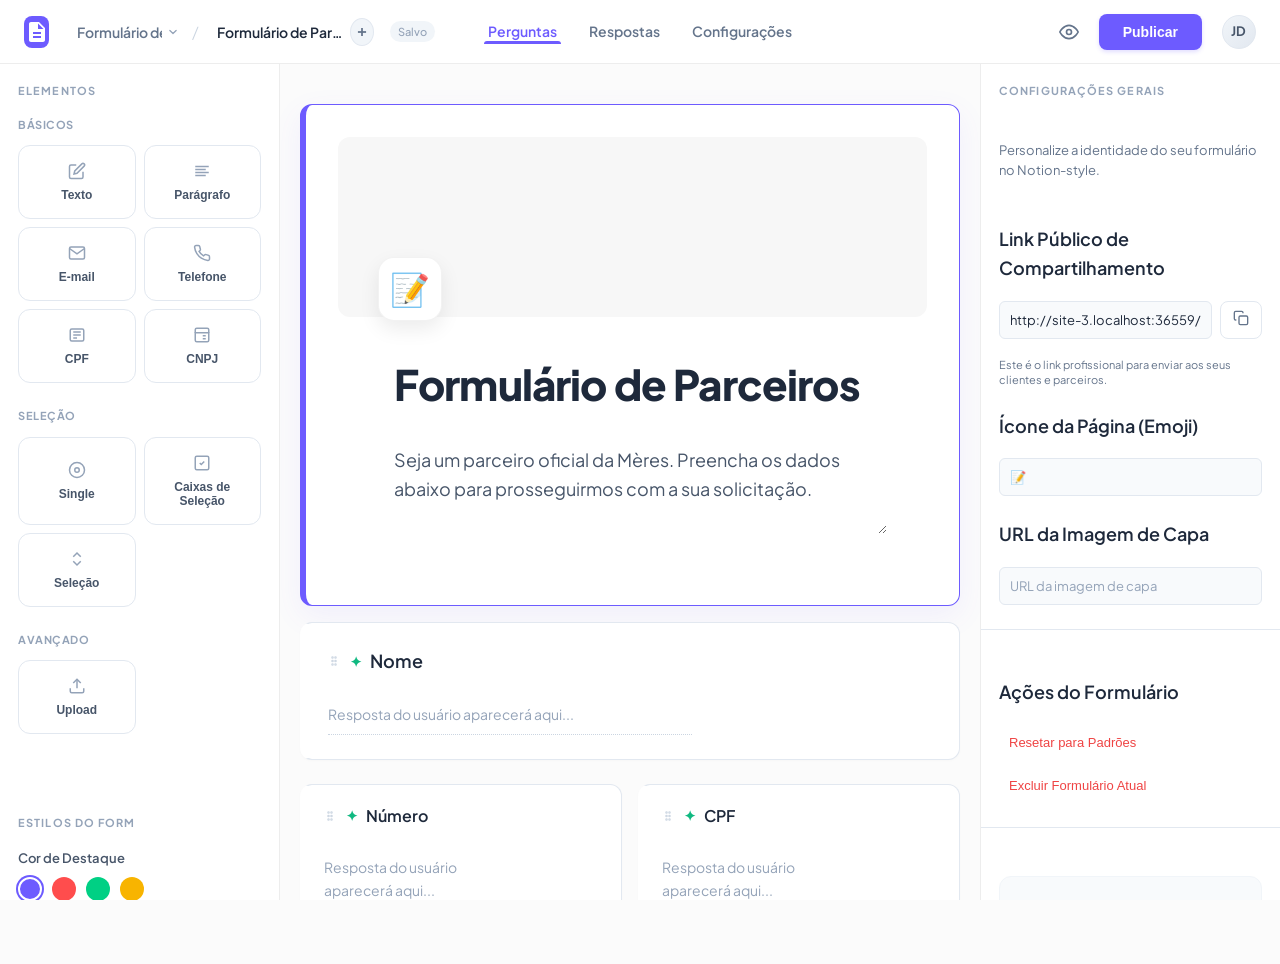
==== commit 05dc14c3: "Update program with latest local changes and new files" ====
--- a/editor.html
+++ b/editor.html
@@ -6,9 +6,8 @@
     <title>Mères | Editor de Layout</title>
     <link rel="preconnect" href="https://fonts.googleapis.com">
     <link rel="preconnect" href="https://fonts.gstatic.com" crossorigin>
-    <link href="https://fonts.googleapis.com/css2?family=Inter:wght@300;400;500;600;700&display=swap" rel="stylesheet">
-    <link rel="stylesheet" href="style.css">
-    <link rel="stylesheet" href="style.css">
+    <link href="https://fonts.googleapis.com/css2?family=Plus+Jakarta+Sans:wght@300;400;500;600;700;800&display=swap" rel="stylesheet">
+    <link rel="stylesheet" href="style.css?v=1.0.2">
 </head>
 <body class="editor-body">
     <header class="top-nav">
@@ -48,7 +47,39 @@
 
     <main class="editor-layout">
         <!-- LEFT SIDEBAR: Elements & Styles -->
-        <aside class="sidebar-left">            <div class="sidebar-section">
+        <aside class="sidebar-left">
+            <!-- Sidebar Header for Embedded Mode -->
+            <div id="embeddedHeader" class="hidden" style="margin-bottom: 32px;">
+                <div class="sidebar-section">
+                    <h4 class="section-title">GERENCIAR FORMULÁRIOS</h4>
+                    <div style="display: flex; flex-direction: column; gap: 12px;">
+                        <div class="select-wrapper">
+                            <select id="formSelectorSidebar" class="modern-selector-flat" style="width: 100%; max-width: none; border: 1.5px solid var(--border-color); background-color: var(--bg-color);"></select>
+                        </div>
+                        <button class="btn-publish" id="createNewFormBtnSidebar" style="width: 100%; display: flex; align-items: center; justify-content: center; gap: 8px;">
+                            <svg width="16" height="16" viewBox="0 0 24 24" fill="none" stroke="currentColor" stroke-width="3"><line x1="12" y1="5" x2="12" y2="19"/><line x1="5" y1="12" x2="19" y2="12"/></svg>
+                            Novo Formulário
+                        </button>
+                    </div>
+                </div>
+
+                <div class="sidebar-section">
+                    <h4 class="section-title">NAVEGAÇÃO</h4>
+                    <div class="nav-tabs-sidebar" style="display: flex; flex-direction: column; gap: 8px;">
+                        <div class="nav-tab active" data-main-tab="questions" style="padding: 10px; border-radius: 8px;">Perguntas</div>
+                        <div class="nav-tab" data-main-tab="responses" style="padding: 10px; border-radius: 8px;">Respostas</div>
+                        <div class="nav-tab" data-main-tab="settings" style="padding: 10px; border-radius: 8px;">Configurações</div>
+                    </div>
+                </div>
+
+                <div class="sidebar-section" style="margin-top: 10px;">
+                    <button class="btn-submit" id="saveAllBtnSidebar" style="padding: 12px;">Publicar Alterações</button>
+                </div>
+                
+                <div class="sidebar-divider"></div>
+            </div>
+
+            <div class="sidebar-section">
                 <h4 class="section-title">ELEMENTOS</h4>
                 
                 <div class="element-category">
--- a/style.css
+++ b/style.css
@@ -1,34 +1,63 @@
+/* Mères Partner System - Version 1.0.2 */
 :root {
-    /* --- DESIGN TOKENS (Modify these for easy customization) --- */
+    /* --- DESIGN TOKENS --- */
     
-    /* Colors */
-    --primary-color: #6200B3;
-    --primary-light: #8A2BE2;
-    --primary-gradient: linear-gradient(135deg, var(--primary-color) 0%, var(--primary-light) 100%);
-    --secondary-color: #001A3F;
-    --bg-color: #F8F9FC;
+    /* Colors - Deep Blue Theme */
+    --primary-color: #1B4FD8;
+    --primary-hover: #153fb3;
+    --secondary-color: #0F172A;
+    --bg-color: #F8FAFC;
     --card-bg: #FFFFFF;
-    --info-bg: #F3E8FF;
-    --info-text: #6200B3;
+    --sidebar-bg: #0F172A;
+    --sidebar-text: #94A3B8;
+    --sidebar-active: #FFFFFF;
+    
+    /* Status Colors */
+    --status-success: #10B981;
+    --status-warning: #F59E0B;
+    --status-danger: #EF4444;
+    --status-info: #3B82F6;
     
     /* Text */
-    --text-main: #001A3F;
+    --text-main: #1E293B;
     --text-muted: #64748B;
-    --text-placeholder: #CBD5E1;
+    --text-on-dark: #FFFFFF;
     
     /* Borders & Spacing */
     --border-color: #E2E8F0;
+    --border-radius: 8px;
     --border-radius-card: 16px;
-    --border-radius-element: 8px;
+    --border-radius-element: 10px;
     --card-padding: 40px;
-    --field-spacing: 20px;
+    --field-spacing: 24px;
+    --sidebar-width: 240px;
     
     /* Shadows & Effects */
-    --shadow-soft: 0 10px 25px rgba(0, 0, 0, 0.05);
-    --shadow-btn: 0 4px 12px rgba(98, 0, 179, 0.2);
-    --shadow-btn-hover: 0 6px 15px rgba(98, 0, 179, 0.3);
-    --transition-speed: 0.3s;
-    --transition: all var(--transition-speed) ease;
+    --shadow-soft: 0 10px 25px -5px rgba(0, 0, 0, 0.05), 0 8px 10px -6px rgba(0, 0, 0, 0.05);
+    --shadow-sm: 0 1px 2px 0 rgb(0 0 0 / 0.05);
+    --shadow-md: 0 4px 6px -1px rgb(0 0 0 / 0.1);
+    --shadow-btn: 0 4px 14px 0 rgba(27, 79, 216, 0.3);
+    --shadow-btn-hover: 0 6px 20px rgba(27, 79, 216, 0.4);
+    --transition: all 0.2s ease;
+    
+    /* Gradients */
+    --primary-gradient: linear-gradient(135deg, #1B4FD8 0%, #172554 100%);
+    
+    /* Misc */
+    --text-placeholder: #94A3B8;
+    --info-bg: #F0F9FF;
+    --info-text: #0369A1;
+}
+
+@media (prefers-color-scheme: dark) {
+    :root {
+        --bg-color: #020617;
+        --card-bg: #0F172A;
+        --text-main: #F1F5F9;
+        --text-muted: #94A3B8;
+        --border-color: #1E293B;
+        --sidebar-bg: #020617;
+    }
 }
 
 /* Base Styles */
@@ -39,15 +68,21 @@
 }
 
 body {
-    font-family: 'Inter', sans-serif;
+    font-family: 'Plus Jakarta Sans', sans-serif;
     background-color: var(--bg-color);
     color: var(--text-main);
     line-height: 1.6;
+    min-height: 100vh;
+    margin: 0;
+}
+
+/* Centered layout for landing/login pages - specific class only */
+body.centered-layout {
     display: flex;
     justify-content: center;
     align-items: center;
-    min-height: 100vh;
     padding: 20px;
+    background-color: var(--bg-color);
 }
 
 /* Editor Specific Body */
@@ -704,7 +739,7 @@
 }
 
 .q-label-display::before {
-    content: '✦';
+    content: '\2726';
     color: #10B981;
     font-size: 14px;
 }
@@ -1503,3 +1538,306 @@
     border-radius: 8px;
     box-shadow: 0 10px 40px rgba(0,0,0,0.5);
 }
+
+/* --- APP SHELL (Sidebar + Main) --- */
+.app-shell {
+    display: flex;
+    flex-direction: row;
+    align-items: stretch;
+    min-height: 100vh;
+    width: 100%;
+    background-color: var(--bg-color);
+}
+
+.sidebar {
+    width: 240px;
+    background-color: var(--sidebar-bg);
+    color: var(--sidebar-text);
+    display: flex;
+    flex-direction: column;
+    padding: 24px;
+    position: fixed;
+    height: 100vh;
+    left: 0;
+    top: 0;
+    z-index: 100;
+    border-right: 1px solid var(--border-color);
+    background-color: var(--sidebar-bg); /* Ensuring solid color as fallback */
+}
+
+.sidebar-logo {
+    font-size: 24px;
+    font-weight: 800;
+    color: var(--sidebar-active);
+    margin-bottom: 40px;
+    display: flex;
+    align-items: center;
+    gap: 12px;
+}
+
+.nav-links {
+    display: flex;
+    flex-direction: column;
+    gap: 8px;
+    flex: 1;
+}
+
+.nav-item {
+    display: flex;
+    align-items: center;
+    gap: 12px;
+    padding: 10px 16px;
+    border-radius: var(--border-radius);
+    text-decoration: none;
+    color: var(--sidebar-text);
+    font-weight: 500;
+    transition: var(--transition);
+}
+
+.nav-item:hover {
+    color: var(--sidebar-active);
+    background-color: rgba(255, 255, 255, 0.05);
+}
+
+.nav-item.active {
+    background-color: var(--primary-color);
+    color: var(--sidebar-active);
+}
+
+.sidebar-footer {
+    margin-top: auto;
+    padding-top: 24px;
+    border-top: 0.5px solid rgba(255, 255, 255, 0.1);
+}
+
+.user-info {
+    display: flex;
+    align-items: center;
+    gap: 12px;
+    margin-bottom: 16px;
+}
+
+.user-avatar-small {
+    width: 32px;
+    height: 32px;
+    background-color: var(--primary-color);
+    border-radius: 50%;
+    display: flex;
+    align-items: center;
+    justify-content: center;
+    color: white;
+    font-size: 12px;
+    font-weight: 700;
+}
+
+.main-content {
+    flex: 1;
+    margin-left: 240px;
+    padding: 40px;
+    background-color: var(--bg-color);
+    min-height: 100vh;
+    width: calc(100% - 240px);
+}
+
+.main-content.no-padding {
+    padding: 0;
+    display: flex;
+    flex-direction: column;
+}
+
+/* iframe Editor Styling */
+.editor-frame-container {
+    flex: 1;
+    width: 100%;
+    height: calc(100vh - 84px); /* Subtract header height */
+    overflow: hidden;
+}
+
+.editor-iframe {
+    width: 100%;
+    height: 100%;
+    border: none;
+    background-color: transparent;
+}
+.page-header {
+    margin-bottom: 32px;
+}
+
+.page-title {
+    font-size: 24px;
+    font-weight: 700;
+    color: var(--text-main);
+}
+
+.metrics-grid {
+    display: grid;
+    grid-template-columns: repeat(auto-fit, minmax(200px, 1fr));
+    gap: 24px;
+    margin-bottom: 40px;
+}
+
+.metric-card {
+    background: var(--card-bg);
+    padding: 24px;
+    border-radius: var(--border-radius);
+    border: 0.5px solid var(--border-color);
+    box-shadow: var(--shadow-sm);
+    transition: var(--transition);
+    animation: slideUp 0.5s ease-out forwards;
+    opacity: 0;
+}
+
+.metric-card:hover {
+    transform: translateY(-4px);
+    box-shadow: var(--shadow-md);
+    border-color: var(--primary-color);
+}
+
+@keyframes slideUp {
+    from { transform: translateY(20px); opacity: 0; }
+    to { transform: translateY(0); opacity: 1; }
+}
+
+.metric-card:nth-child(1) { animation-delay: 0.1s; }
+.metric-card:nth-child(2) { animation-delay: 0.2s; }
+.metric-card:nth-child(3) { animation-delay: 0.3s; }
+.metric-card:nth-child(4) { animation-delay: 0.4s; }
+
+
+.metric-label {
+    font-size: 14px;
+    color: var(--text-muted);
+    margin-bottom: 8px;
+}
+
+.metric-value {
+    font-size: 28px;
+    font-weight: 700;
+    color: var(--text-main);
+}
+
+.metric-accent-green { border-top: 3px solid var(--status-success); }
+.metric-accent-amber { border-top: 3px solid var(--status-warning); }
+.metric-accent-red { border-top: 3px solid var(--status-danger); }
+
+.charts-grid {
+    display: grid;
+    grid-template-columns: 2fr 1fr;
+    gap: 24px;
+}
+
+.chart-container {
+    background: var(--card-bg);
+    padding: 24px;
+    border-radius: var(--border-radius);
+    border: 0.5px solid var(--border-color);
+}
+
+/* --- TABLES --- */
+.data-table-container {
+    background: var(--card-bg);
+    border-radius: var(--border-radius);
+    border: 0.5px solid var(--border-color);
+    overflow: hidden;
+}
+
+.table-header {
+    padding: 20px 24px;
+    border-bottom: 0.5px solid var(--border-color);
+    display: flex;
+    justify-content: space-between;
+    align-items: center;
+}
+
+.table-search {
+    padding: 8px 16px;
+    border: 0.5px solid var(--border-color);
+    border-radius: 6px;
+    font-size: 14px;
+    width: 300px;
+}
+
+table {
+    width: 100%;
+    border-collapse: collapse;
+}
+
+th {
+    text-align: left;
+    padding: 12px 24px;
+    font-size: 12px;
+    text-transform: uppercase;
+    color: var(--text-muted);
+    font-weight: 600;
+    background-color: var(--bg-color);
+}
+
+td {
+    padding: 16px 24px;
+    border-bottom: 0.5px solid var(--border-color);
+    font-size: 14px;
+}
+
+.status-badge {
+    padding: 4px 12px;
+    border-radius: 99px;
+    font-size: 12px;
+    font-weight: 600;
+}
+
+.badge-pronto { background: rgba(16, 185, 129, 0.1); color: var(--status-success); }
+.badge-pendente { background: rgba(245, 158, 11, 0.1); color: var(--status-warning); }
+.badge-negado { background: rgba(239, 68, 68, 0.1); color: var(--status-danger); }
+
+/* --- LOGIN PAGE --- */
+.login-container {
+    display: flex;
+    justify-content: center;
+    align-items: center;
+    min-height: 100vh;
+    background-color: var(--bg-color);
+}
+
+.login-card {
+    width: 100%;
+    max-width: 400px;
+    background: var(--card-bg);
+    padding: 40px;
+    border-radius: var(--border-radius);
+    border: 0.5px solid var(--border-color);
+    box-shadow: var(--shadow-md);
+}
+
+.login-logo {
+    text-align: center;
+    margin-bottom: 32px;
+}
+
+.error-message {
+    background: rgba(239, 68, 68, 0.1);
+    color: var(--status-danger);
+    padding: 12px;
+    border-radius: var(--border-radius);
+    margin-bottom: 20px;
+    font-size: 14px;
+    text-align: center;
+}
+
+/* Mobile Responsive */
+@media (max-width: 768px) {
+    .sidebar {
+        width: 80px;
+        padding: 24px 12px;
+    }
+    .sidebar-logo span, .nav-item span, .user-info div {
+        display: none;
+    }
+    .main-content {
+        margin-left: 80px;
+        padding: 20px;
+    }
+    .charts-grid {
+        grid-template-columns: 1fr;
+    }
+}
+
